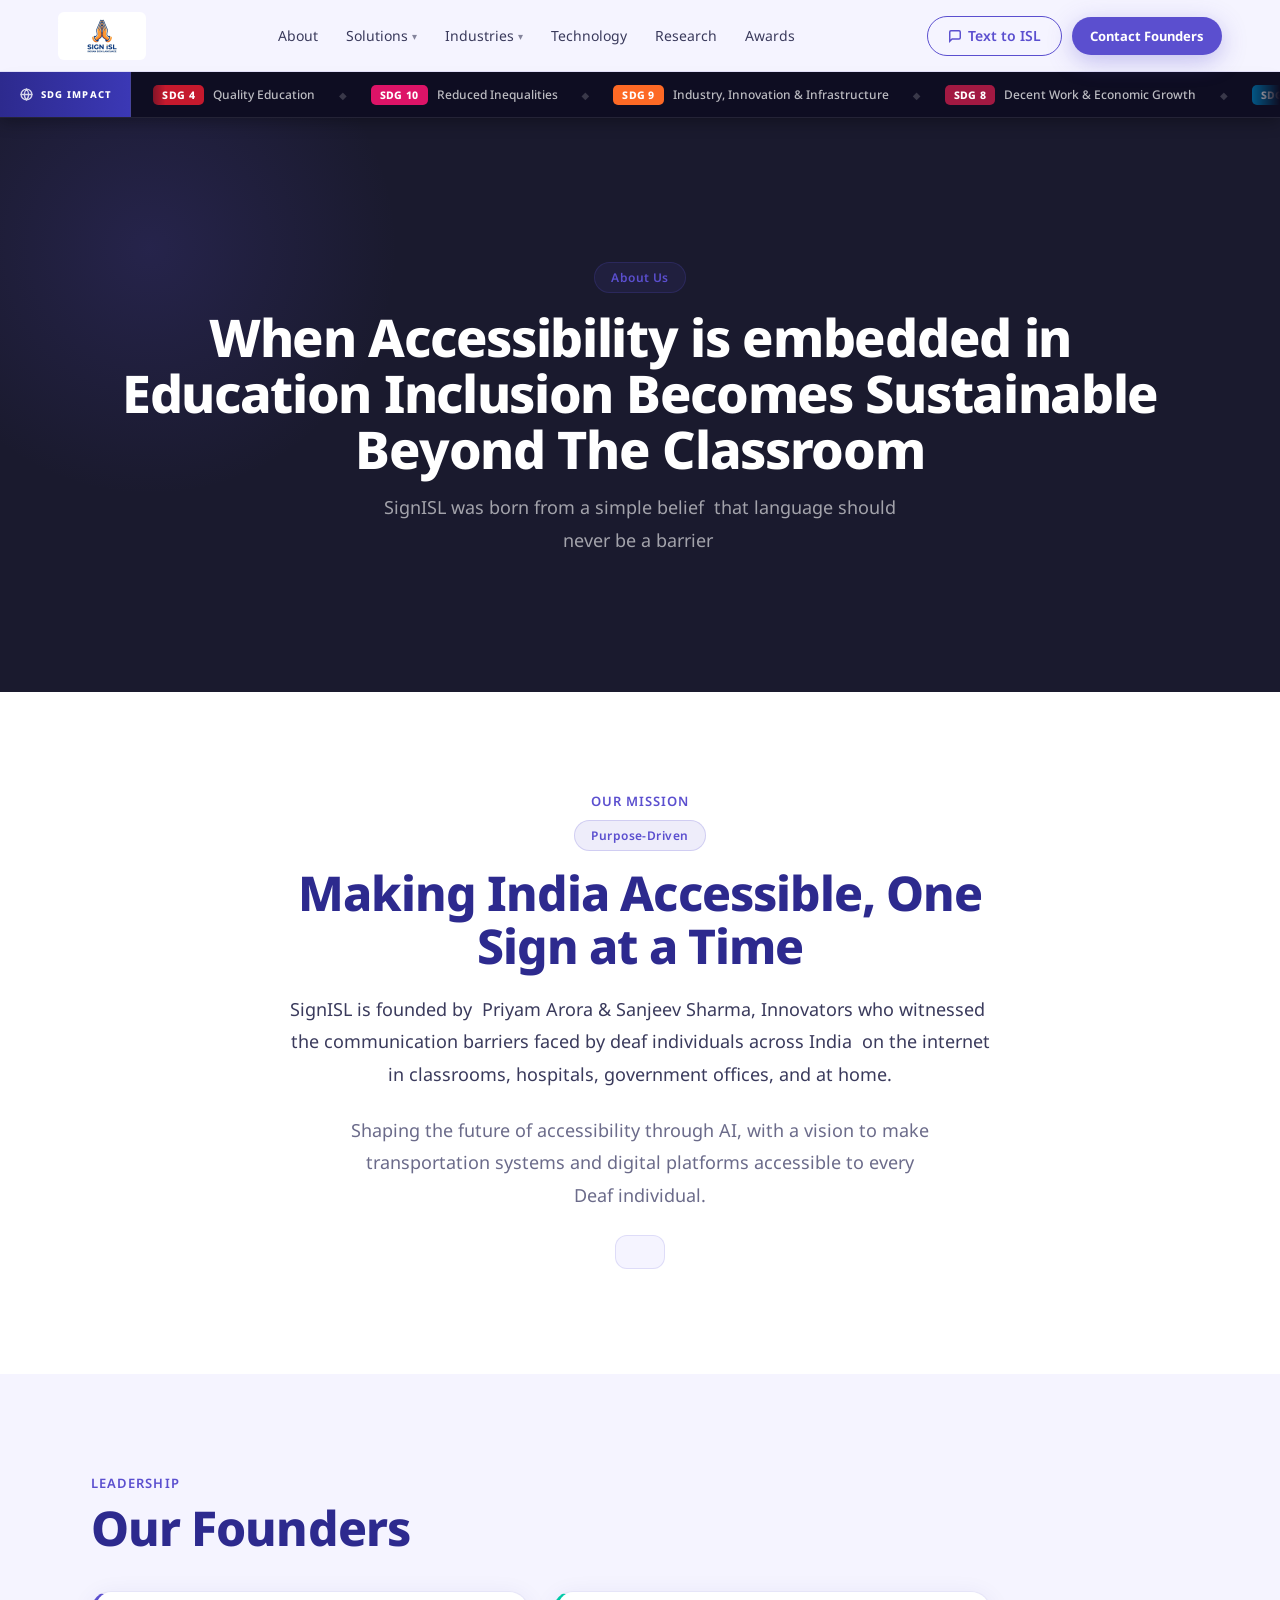
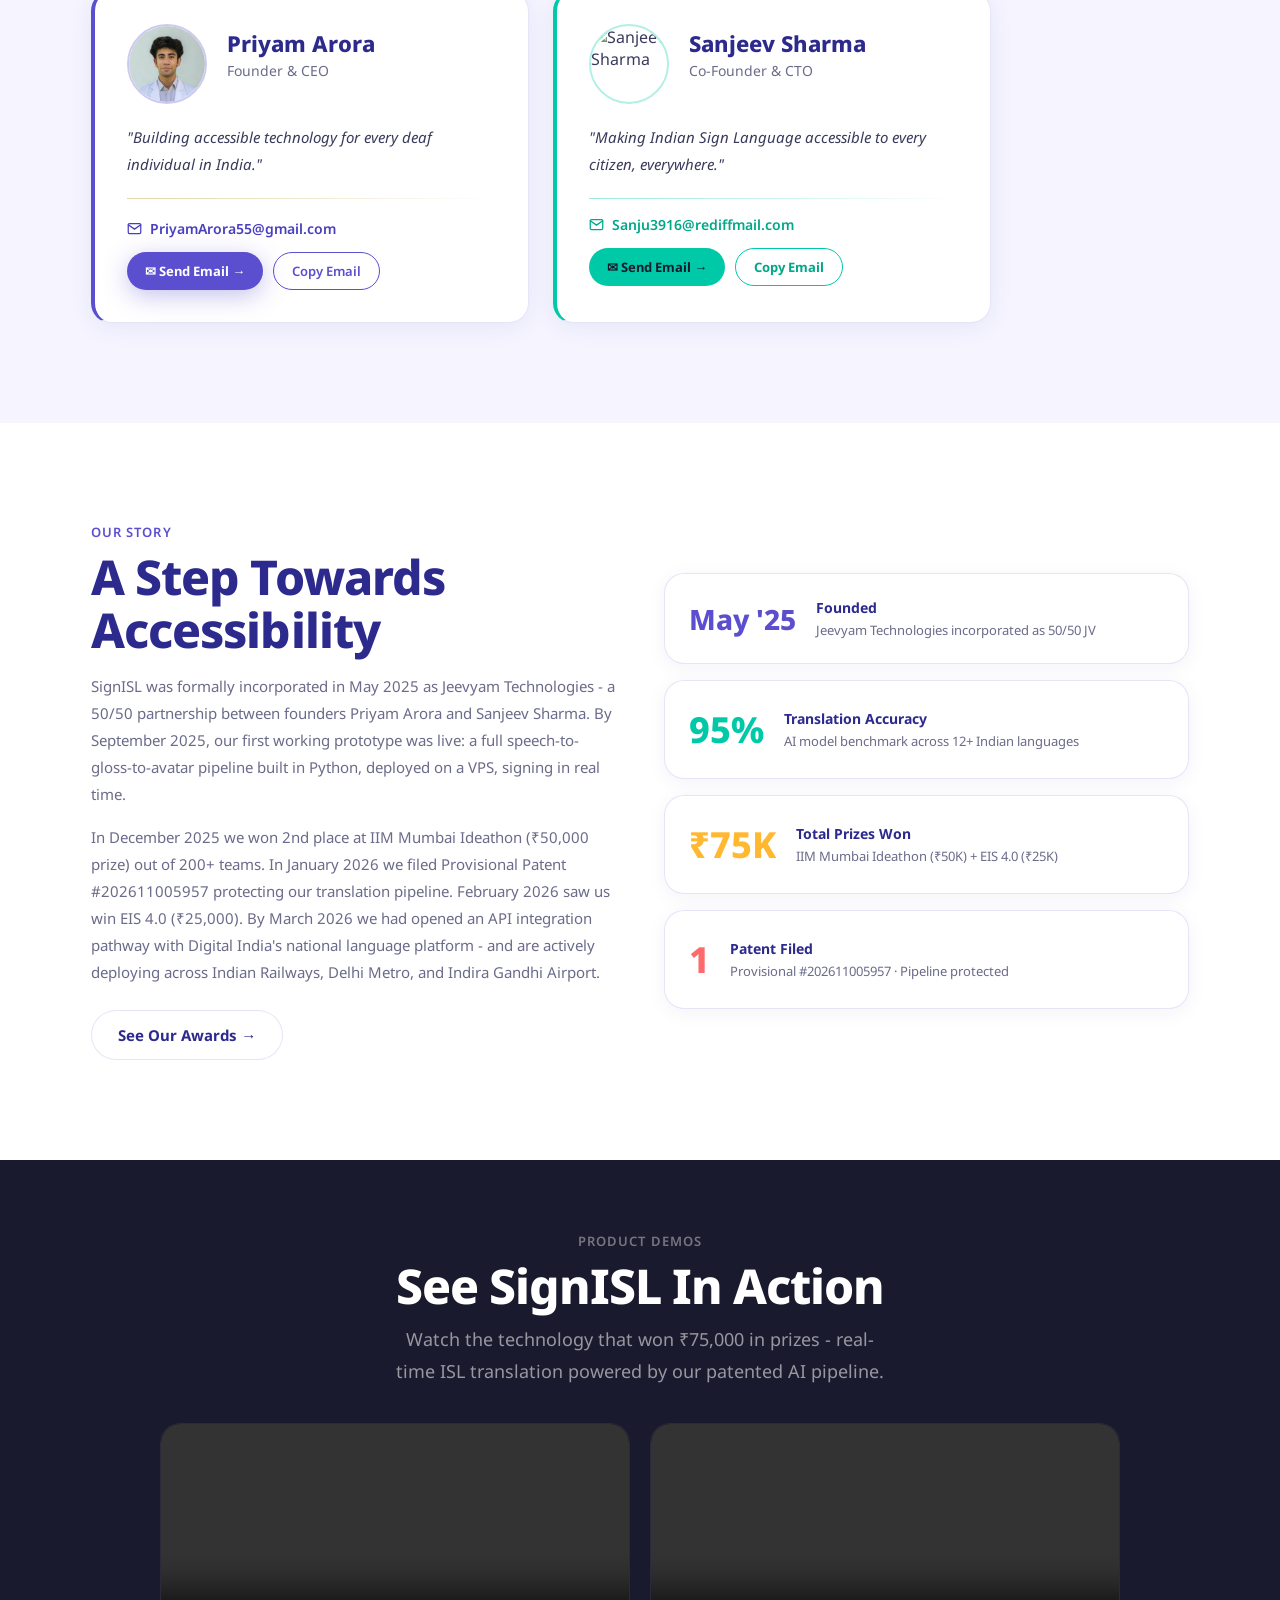
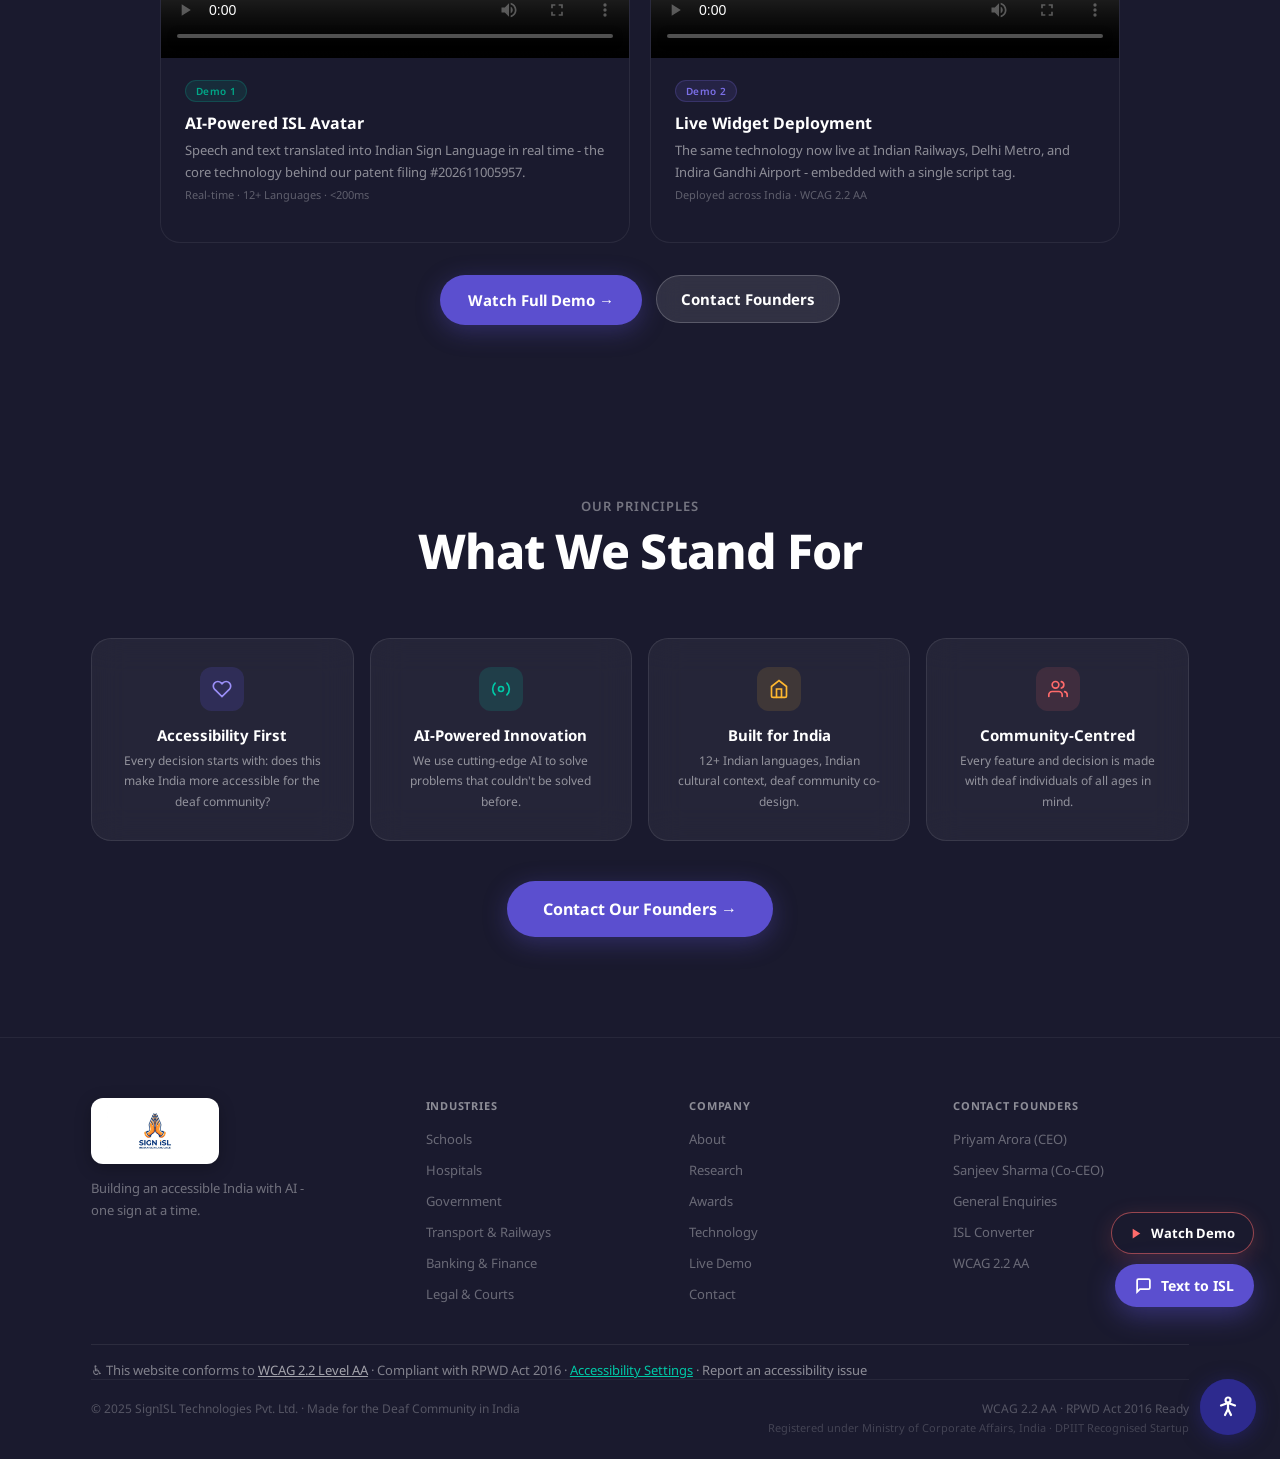
==== about-standalone-prep.html @ b47b0fbf "Initial commit - SignISL website fully working" ====
<!DOCTYPE html>
<html lang="en">
<head>
<meta charset="UTF-8"><meta name="viewport" content="width=device-width,initial-scale=1">
<title>About SignISL - Our Story</title>
<link rel="preconnect" href="https://fonts.googleapis.com">
<link href="https://fonts.googleapis.com/css2?family=Noto+Sans:wght@400;500;600;700;800&display=swap" rel="stylesheet">
<link rel="stylesheet" href="shared.css">

<!-- Bundler thumbnail / offline splash -->
<template id="__bundler_thumbnail" data-bg-color="#1A1A2E">
  <svg viewBox="0 0 1200 800" xmlns="http://www.w3.org/2000/svg">
    <rect width="1200" height="800" fill="#1A1A2E"/>
    <radialGradient id="g1" cx="50%" cy="50%" r="50%">
      <stop offset="0%" stop-color="#5B4FCF" stop-opacity="0.35"/>
      <stop offset="100%" stop-color="#1A1A2E" stop-opacity="0"/>
    </radialGradient>
    <circle cx="600" cy="400" r="320" fill="url(#g1)"/>
    <g transform="translate(490,220)">
      <rect x="60" y="130" width="100" height="120" rx="20" fill="#5B4FCF"/>
      <rect x="30"  y="60"  width="28" height="100" rx="14" fill="#5B4FCF"/>
      <rect x="65"  y="30"  width="28" height="120" rx="14" fill="#7B6FE8"/>
      <rect x="100" y="20"  width="28" height="125" rx="14" fill="#7B6FE8"/>
      <rect x="135" y="40"  width="28" height="110" rx="14" fill="#5B4FCF"/>
      <rect x="155" y="110" width="24"  height="60"  rx="12" transform="rotate(25,167,140)" fill="#9B8FF8"/>
    </g>
    <text x="600" y="530" font-family="sans-serif" font-size="52" font-weight="800" fill="#ffffff" text-anchor="middle" opacity="0.95">SignISL</text>
    <text x="600" y="580" font-family="sans-serif" font-size="22" fill="#9B8FF8" text-anchor="middle" opacity="0.75">About Us</text>
  </svg>
</template>
</head>
<body>
<div id="nav-root"></div>
<main>

<section class="page-hero">
  <div class="page-hero-orb" style="width:500px;height:500px;top:-120px;left:-100px;background:radial-gradient(circle,rgba(91,79,207,.18),transparent 70%);"></div>
  <div class="wrap" style="text-align:center;position:relative;z-index:1;padding:64px clamp(20px,4vw,60px);">
    <span class="badge badge-v" style="margin-bottom:16px;">About Us</span>
    <h1 class="h1" style="color: #fff; margin-bottom: 14px; font-size: clamp(32px,5vw,52px); font-family: &quot;Noto Sans&quot;">When Accessibility is embedded in Education Inclusion Becomes Sustainable Beyond The Classroom</h1>
    <p class="sub" style="color: rgba(255,255,255,.6); max-width: 540px; margin: 0 auto; line-height: 1.8; font-family: &quot;Noto Sans&quot;">SignISL was born from a simple belief  that language should never be a barrier </p>
  </div>
</section>

<!-- Mission -->
<section class="section section-white" style="padding:100px 0;">
  <div class="wrap" style="max-width:820px;text-align:center;">
    <span class="eyebrow">Our Mission</span>
    <span class="badge badge-v" style="margin-bottom:16px;">Purpose-Driven</span>
    <h2 class="h2" style="margin-bottom: 20px; font-family: &quot;Noto Sans&quot;">Making India Accessible, One Sign at a Time</h2>
    <p style="font-family:var(--fb);font-size:clamp(16px,2vw,18px);color:var(--bt);line-height:1.8;margin-bottom:24px;">SignISL is founded by  Priyam Arora &amp; Sanjeev Sharma, Innovators who witnessed  the communication barriers faced by deaf individuals across India  on the internet in classrooms, hospitals, government offices, and at home.</p>
    <p class="sub" style="max-width:680px;margin:0 auto;line-height:1.8;">Shaping the future of accessibility through AI, with a vision to make transportation systems and digital platforms accessible to every Deaf individual.</p>
    <div style="margin-top:24px;padding:16px 24px;background:#F5F4FF;border-radius:12px;border:1px solid rgba(91,79,207,.15);display:inline-block;">
      <p style="font-family:var(--fb);font-size:14px;color:var(--mu);">
</p>
    </div>
  </div>
</section>

<!-- Founders Section -->
<section class="section section-bg" style="padding:100px 0;">
  <div class="wrap">
    <div class="section-head" style="text-align:left;margin-bottom:36px;">
      <span class="eyebrow">Leadership</span>
      <h2 class="h2">Our Founders</h2>
    </div>
    <div class="grid-2" style="gap:24px;max-width:900px;">

      <!-- Founder 1: Priyam Arora -->
      <div class="founder-card">
        <div style="display:flex;align-items:flex-start;gap:20px;margin-bottom:20px;">
          <img src="priyam-arora.jpg" alt="Priyam Arora" style="width:80px;height:80px;border-radius:50%;object-fit:cover;object-position:center top;flex-shrink:0;border:2px solid rgba(91,79,207,.3);">
          <div style="padding-top:4px;">
            <div style="font-family:var(--fn);font-size:22px;font-weight:800;color:#2D2A8E;margin-bottom:3px;">Priyam Arora</div>
            <div style="font-family:var(--fb);font-size:14px;color:var(--mu);">Founder &amp; CEO</div>
          </div>
        </div>
        <p style="font-family:var(--fb);font-size:15px;color:var(--bt);line-height:1.8;font-style:italic;margin-bottom:20px;">"Building accessible technology for every deaf individual in India."</p>
        <div class="gold-divider"></div>
        <div style="display:flex;align-items:center;gap:8px;margin-top:16px;margin-bottom:14px;">
          <svg width="15" height="15" viewBox="0 0 24 24" fill="none" stroke="#4A3FBF" stroke-width="2" stroke-linecap="round"><path d="M4 4h16c1.1 0 2 .9 2 2v12c0 1.1-.9 2-2 2H4c-1.1 0-2-.9-2-2V6c0-1.1.9-2 2-2z"/><polyline points="22,6 12,13 2,6"/></svg>
          <span style="font-family:var(--fb);font-size:14px;font-weight:600;color:#4A3FBF;">PriyamArora55@gmail.com</span>
        </div>
        <div style="display:flex;gap:10px;flex-wrap:wrap;">
          <a href="mailto:PriyamArora55@gmail.com" class="btn btn-v btn-sm">✉ Send Email →</a>
          <button onclick="copyEmail('PriyamArora55@gmail.com',this)" class="btn btn-g btn-sm">Copy Email</button>
        </div>
      </div>

      <!-- Founder 2: Sanjeev Sharma -->
      <div class="founder-card" style="border-left-color:#00C9A7;">
        <div style="display:flex;align-items:flex-start;gap:20px;margin-bottom:20px;">
          <img src="sanjeev-sharma.png" alt="Sanjeev Sharma" style="width:80px;height:80px;border-radius:50%;object-fit:cover;object-position:center top;flex-shrink:0;border:2px solid rgba(0,201,167,.3);">
          <div style="padding-top:4px;">
            <div style="font-family:var(--fn);font-size:22px;font-weight:800;color:#2D2A8E;margin-bottom:3px;">Sanjeev Sharma</div>
            <div style="font-family:var(--fb);font-size:14px;color:var(--mu);">Co-Founder &amp; CTO</div>
          </div>
        </div>
        <p style="font-family:var(--fb);font-size:15px;color:var(--bt);line-height:1.8;font-style:italic;margin-bottom:20px;">"Making Indian Sign Language accessible to every citizen, everywhere."</p>
        <div style="height:1px;background:linear-gradient(to right,#00C9A7,transparent);opacity:.4;margin:0;"></div>
        <div style="display:flex;align-items:center;gap:8px;margin-top:16px;margin-bottom:14px;">
          <svg width="15" height="15" viewBox="0 0 24 24" fill="none" stroke="#00A888" stroke-width="2" stroke-linecap="round"><path d="M4 4h16c1.1 0 2 .9 2 2v12c0 1.1-.9 2-2 2H4c-1.1 0-2-.9-2-2V6c0-1.1.9-2 2-2z"/><polyline points="22,6 12,13 2,6"/></svg>
          <span style="font-family:var(--fb);font-size:14px;font-weight:600;color:#00A888;">Sanju3916@rediffmail.com</span>
        </div>
        <div style="display:flex;gap:10px;flex-wrap:wrap;">
          <a href="mailto:Sanju3916@rediffmail.com" class="btn btn-sm" style="background:#00C9A7;color:#1A1A2E;border-radius:999px;padding:0 18px;height:38px;font-family:var(--fn);font-weight:700;font-size:13px;display:inline-flex;align-items:center;gap:6px;text-decoration:none;">✉ Send Email →</a>
          <button onclick="copyEmail('Sanju3916@rediffmail.com',this)" class="btn btn-sm" style="background:transparent;border:1.5px solid #00C9A7;color:#00A888;border-radius:999px;padding:0 18px;height:38px;font-family:var(--fn);font-weight:700;font-size:13px;cursor:pointer;">Copy Email</button>
        </div>
      </div>

    </div>
  </div>
</section>

<!-- Story + Stats -->
<section class="section section-white" style="padding:100px 0;">
  <div class="wrap">
    <div class="grid-2" style="gap:48px;align-items:center;">
      <div>
        <span class="eyebrow">Our Story</span>
        <h2 class="h2" style="margin-bottom:16px;">A Step Towards Accessibility </h2>
        <p style="font-family:var(--fb);font-size:15px;color:var(--mu);line-height:1.8;margin-bottom:16px;">SignISL was formally incorporated in May 2025 as Jeevyam Technologies - a 50/50 partnership between founders Priyam Arora and Sanjeev Sharma. By September 2025, our first working prototype was live: a full speech-to-gloss-to-avatar pipeline built in Python, deployed on a VPS, signing in real time.</p>
        <p style="font-family:var(--fb);font-size:15px;color:var(--mu);line-height:1.8;margin-bottom:24px;">In December 2025 we won 2nd place at IIM Mumbai Ideathon (₹50,000 prize) out of 200+ teams. In January 2026 we filed Provisional Patent #202611005957 protecting our translation pipeline. February 2026 saw us win EIS 4.0 (₹25,000). By March 2026 we had opened an API integration pathway with Digital India's national language platform - and are actively deploying across Indian Railways, Delhi Metro, and Indira Gandhi Airport.</p>
        <a href="awards.html" class="btn btn-w">See Our Awards →</a>
      </div>
      <div style="display:flex;flex-direction:column;gap:16px;">
        <div class="card" style="padding:24px;display:flex;align-items:center;gap:20px;">
          <div style="font-family:var(--fn);font-size:28px;font-weight:800;color:var(--violet);flex-shrink:0;">May '25</div>
          <div><h4 style="font-family:var(--fn);font-size:14px;font-weight:700;color:var(--indigo);margin-bottom:4px;">Founded</h4><p style="font-family:var(--fb);font-size:13px;color:var(--mu);">Jeevyam Technologies incorporated as 50/50 JV</p></div>
        </div>
        <div class="card" style="padding:24px;display:flex;align-items:center;gap:20px;">
          <div style="font-family:var(--fn);font-size:36px;font-weight:800;color:var(--teal);flex-shrink:0;">95%</div>
          <div><h4 style="font-family:var(--fn);font-size:14px;font-weight:700;color:var(--indigo);margin-bottom:4px;">Translation Accuracy</h4><p style="font-family:var(--fb);font-size:13px;color:var(--mu);">AI model benchmark across 12+ Indian languages</p></div>
        </div>
        <div class="card" style="padding:24px;display:flex;align-items:center;gap:20px;">
          <div style="font-family:var(--fn);font-size:36px;font-weight:800;color:var(--amber);flex-shrink:0;">₹75K</div>
          <div><h4 style="font-family:var(--fn);font-size:14px;font-weight:700;color:var(--indigo);margin-bottom:4px;">Total Prizes Won</h4><p style="font-family:var(--fb);font-size:13px;color:var(--mu);">IIM Mumbai Ideathon (₹50K) + EIS 4.0 (₹25K)</p></div>
        </div>
        <div class="card" style="padding:24px;display:flex;align-items:center;gap:20px;">
          <div style="font-family:var(--fn);font-size:36px;font-weight:800;color:var(--coral);flex-shrink:0;">1</div>
          <div><h4 style="font-family:var(--fn);font-size:14px;font-weight:700;color:var(--indigo);margin-bottom:4px;">Patent Filed</h4><p style="font-family:var(--fb);font-size:13px;color:var(--mu);">Provisional #202611005957 &middot; Pipeline protected</p></div>
        </div>
      </div>
    </div>
  </div>
</section>

<!-- See It In Action -->
<section class="section section-dark" style="padding:72px 0;">
  <div class="wrap">
    <div class="section-head" style="margin-bottom:36px;">
      <span class="eyebrow" style="color:rgba(255,255,255,.4);">Product Demos</span>
      <h2 class="h2 white" style="margin-bottom:12px;">See SignISL In Action</h2>
      <p class="sub" style="color:rgba(255,255,255,.55);max-width:500px;margin:0 auto;">Watch the technology that won ₹75,000 in prizes - real-time ISL translation powered by our patented AI pipeline.</p>
    </div>
    <div style="display:flex;flex-wrap:wrap;gap:20px;max-width:960px;margin:0 auto 32px;">

      <div class="video-card" style="flex:1;min-width:min(100%,380px);">
        <div style="background:#000;">
        <video controls playsinline preload="auto" style="width:100%;display:block;"><source src="video-demo-1.mp4" type="video/mp4"></video>
        </div>
        <div class="video-body">
          <div style="display:flex;align-items:center;gap:8px;margin-bottom:10px;">
            <span class="badge badge-t" style="font-size:10px;padding:3px 10px;">Demo 1</span>
          </div>
          <h4>AI-Powered ISL Avatar</h4>
          <p>Speech and text translated into Indian Sign Language in real time - the core technology behind our patent filing #202611005957.</p>
          <div class="video-meta">Real-time · 12+ Languages · &lt;200ms</div>
        </div>
      </div>

      <div class="video-card" style="flex:1;min-width:min(100%,380px);">
        <div style="background:#000;">
        <video controls playsinline preload="auto" style="width:100%;display:block;"><source src="video-demo-2.mp4" type="video/mp4"></video>
        </div>
        <div class="video-body">
          <div style="display:flex;align-items:center;gap:8px;margin-bottom:10px;">
            <span class="badge badge-p" style="font-size:10px;padding:3px 10px;">Demo 2</span>
          </div>
          <h4>Live Widget Deployment</h4>
          <p>The same technology now live at Indian Railways, Delhi Metro, and Indira Gandhi Airport - embedded with a single script tag.</p>
          <div class="video-meta">Deployed across India · WCAG 2.2 AA</div>
        </div>
      </div>

    </div>
    <div style="text-align:center;display:flex;gap:14px;justify-content:center;flex-wrap:wrap;">
      <button onclick="openVideoDemo()" class="btn btn-v">Watch Full Demo →</button>
      <button onclick="openFounderModal()" class="btn btn-dark">Contact Founders</button>
    </div>
  </div>
</section>

<!-- Values -->
<section class="section section-dark" style="padding:100px 0;">
  <div class="wrap">
    <div class="section-head">
      <span class="eyebrow" style="color:rgba(255,255,255,.4);">Our Principles</span>
      <h2 class="h2 white" style="margin-bottom:12px;">What We Stand For</h2>
    </div>
    <div class="grid-4" style="gap:16px;">
      <div class="glass" style="padding:28px;text-align:center;"><div style="width:44px;height:44px;border-radius:12px;background:rgba(91,79,207,.2);display:flex;align-items:center;justify-content:center;margin:0 auto 14px;"><svg width="20" height="20" viewBox="0 0 24 24" fill="none" stroke="#9B8FF8" stroke-width="2" stroke-linecap="round"><path d="M20.84 4.61a5.5 5.5 0 0 0-7.78 0L12 5.67l-1.06-1.06a5.5 5.5 0 0 0-7.78 7.78l1.06 1.06L12 21.23l7.78-7.78 1.06-1.06a5.5 5.5 0 0 0 0-7.78z"/></svg></div><h4 style="font-family:var(--fn);font-size:15px;font-weight:700;color:#fff;margin-bottom:6px;">Accessibility First</h4><p style="font-family:var(--fb);font-size:12px;color:rgba(255,255,255,.5);line-height:1.7;">Every decision starts with: does this make India more accessible for the deaf community?</p></div>
      <div class="glass" style="padding:28px;text-align:center;"><div style="width:44px;height:44px;border-radius:12px;background:rgba(0,201,167,.15);display:flex;align-items:center;justify-content:center;margin:0 auto 14px;"><svg width="20" height="20" viewBox="0 0 24 24" fill="none" stroke="#00C9A7" stroke-width="2" stroke-linecap="round"><circle cx="12" cy="12" r="3"/><path d="M19.07 4.93a10 10 0 0 1 0 14.14M4.93 4.93a10 10 0 0 0 0 14.14"/></svg></div><h4 style="font-family:var(--fn);font-size:15px;font-weight:700;color:#fff;margin-bottom:6px;">AI-Powered Innovation</h4><p style="font-family:var(--fb);font-size:12px;color:rgba(255,255,255,.5);line-height:1.7;">We use cutting-edge AI to solve problems that couldn't be solved before.</p></div>
      <div class="glass" style="padding:28px;text-align:center;"><div style="width:44px;height:44px;border-radius:12px;background:rgba(255,184,48,.12);display:flex;align-items:center;justify-content:center;margin:0 auto 14px;"><svg width="20" height="20" viewBox="0 0 24 24" fill="none" stroke="#FFB830" stroke-width="2" stroke-linecap="round"><path d="M3 9l9-7 9 7v11a2 2 0 0 1-2 2H5a2 2 0 0 1-2-2z"/><polyline points="9 22 9 12 15 12 15 22"/></svg></div><h4 style="font-family:var(--fn);font-size:15px;font-weight:700;color:#fff;margin-bottom:6px;">Built for India</h4><p style="font-family:var(--fb);font-size:12px;color:rgba(255,255,255,.5);line-height:1.7;">12+ Indian languages, Indian cultural context, deaf community co-design.</p></div>
      <div class="glass" style="padding:28px;text-align:center;"><div style="width:44px;height:44px;border-radius:12px;background:rgba(255,107,107,.12);display:flex;align-items:center;justify-content:center;margin:0 auto 14px;"><svg width="20" height="20" viewBox="0 0 24 24" fill="none" stroke="#FF6B6B" stroke-width="2" stroke-linecap="round"><path d="M17 21v-2a4 4 0 0 0-4-4H5a4 4 0 0 0-4 4v2"/><circle cx="9" cy="7" r="4"/><path d="M23 21v-2a4 4 0 0 0-3-3.87"/><path d="M16 3.13a4 4 0 0 1 0 7.75"/></svg></div><h4 style="font-family:var(--fn);font-size:15px;font-weight:700;color:#fff;margin-bottom:6px;">Community-Centred</h4><p style="font-family:var(--fb);font-size:12px;color:rgba(255,255,255,.5);line-height:1.7;">Every feature and decision is made with deaf individuals of all ages in mind.</p></div>
    </div>
    <div style="text-align:center;margin-top:40px;">
      <button onclick="openFounderModal()" class="btn btn-v" style="height:56px;padding:0 36px;font-size:16px;">Contact Our Founders →</button>
    </div>
  </div>
</section>

</main>
<div id="footer-root"></div>
<button id="stu" onclick="scrollTop()">↑</button>
<script src="shared.js"></script>
</body>
</html>
---- shared.css ----
@import url('https://fonts.googleapis.com/css2?family=Noto+Sans:wght@400;500;600;700;800&display=swap');

/* ─── RESET + BASE ─── */
*,*::before,*::after{box-sizing:border-box;margin:0;padding:0}
html{scroll-behavior:smooth}
body{font-family:'Noto Sans',system-ui,sans-serif;background:#F5F4FF;color:#3A3A5C;-webkit-font-smoothing:antialiased;opacity:0;animation:pageIn .45s cubic-bezier(.22,.61,.36,1) .04s forwards}
img,svg{display:block;max-width:100%}
a{text-decoration:none;color:inherit}
::selection{background:rgba(91,79,207,.2);color:var(--indigo)}

/* ─── TOKENS ─── */
:root{
  --indigo:#2D2A8E;--violet:#5B4FCF;--sp:#7B6FE8;--lav:#EAE8FF;
  --bg:#F5F4FF;--dark:#1A1A2E;--dark2:#252340;
  --coral:#FF6B6B;--amber:#FFB830;--teal:#00C9A7;--pink:#FF8FCF;
  --bt:#3A3A5C;--mu:#6B6B8A;--cb:rgba(91,79,207,0.15);
  --fn:'Noto Sans',sans-serif; /* @kind font */ --fb:'Noto Sans',sans-serif; /* @kind font */
  --nav-h:72px;
}

/* ─── ANIMATIONS ─── */
@keyframes pageIn    {from{opacity:0;transform:translateY(8px)}to{opacity:1;transform:translateY(0)}}
@keyframes float     {0%,100%{transform:translateY(0)}50%{transform:translateY(-8px)}}
@keyframes pulse     {0%{transform:scale(1);opacity:.45}100%{transform:scale(1.35);opacity:0}}
@keyframes breathe   {0%,100%{transform:scale(1)}50%{transform:scale(1.022)}}
@keyframes bounce    {0%,100%{transform:translateY(0)}50%{transform:translateY(-6px)}}
@keyframes travel    {0%{top:4px;opacity:1}85%{top:calc(100% - 4px);opacity:1}100%{top:calc(100% - 4px);opacity:0}}
@keyframes drift     {0%,100%{transform:translate(0,0)}50%{transform:translate(18px,-14px)}}
@keyframes fadein    {from{opacity:0;transform:translateY(16px)}to{opacity:1;transform:translateY(0)}}
@keyframes connSlide {0%{left:0;opacity:0}20%{opacity:1}80%{opacity:1}100%{left:100%;opacity:0}}
@keyframes marquee   {0%{transform:translateX(0)}100%{transform:translateX(-50%)}}

/* ─── NAVBAR ─── */
#nav-root nav{
  position:fixed;top:0;left:0;right:0;z-index:200;height:var(--nav-h);
  background:rgba(245,244,255,.92);backdrop-filter:blur(20px);
  border-bottom:1px solid rgba(91,79,207,.12);
}
.nav-inner{max-width:1240px;width:100%;margin:0 auto;height:100%;display:flex;align-items:center;gap:24px;padding:0 clamp(16px,3vw,48px)}
.nav-logo{display:flex;align-items:center;gap:10px;flex-shrink:0}
.nav-logo span{font-family:var(--fn);font-size:20px;font-weight:800;color:var(--indigo)}
.nav-links{display:flex;align-items:center;gap:4px;flex:1;justify-content:center}
.nav-link{position:relative;font-family:var(--fb);font-size:14px;color:var(--bt);padding:8px 12px;border-radius:8px;transition:all .2s;cursor:pointer;display:flex;align-items:center;gap:4px;white-space:nowrap}
.nav-link:hover,.nav-link.active{color:var(--violet);background:rgba(91,79,207,.06)}
.nav-link.active{font-weight:600}
.nav-link.active::after{content:'';position:absolute;bottom:-2px;left:12px;right:12px;height:2px;background:var(--violet);border-radius:2px}
.nav-caret{font-size:10px;opacity:.6;transition:transform .2s}
/* dropdown */
.nav-dropdown{position:relative}
.nav-dropdown:hover .nav-caret{transform:rotate(180deg)}
.dropdown-menu{
  position:absolute;top:100%;left:-12px;
  background:#fff;border:1px solid var(--cb);border-radius:16px;
  box-shadow:0 16px 48px rgba(45,42,142,.12);padding:8px;
  padding-top:16px;
  min-width:220px;opacity:0;pointer-events:none;transform:translateY(-8px);
  transition:all .22s ease;z-index:300;
}
.dropdown-menu::before{
  content:'';
  position:absolute;
  top:-12px;left:0;right:0;height:12px;
}
.nav-dropdown:hover .dropdown-menu{opacity:1;pointer-events:auto;transform:translateY(0)}
.dropdown-item{display:flex;align-items:center;gap:10px;padding:10px 14px;border-radius:10px;color:var(--bt);font-family:var(--fb);font-size:13px;transition:background .18s;white-space:nowrap}
.dropdown-item:hover{background:var(--bg);color:var(--violet)}
.dropdown-icon{font-size:16px;width:28px;height:28px;border-radius:8px;display:flex;align-items:center;justify-content:center;flex-shrink:0}
.nav-cta{display:flex;align-items:center;gap:10px;flex-shrink:0}
/* hamburger */
.hamburger{display:none;flex-direction:column;gap:5px;cursor:pointer;padding:4px;background:none;border:none}
.hamburger span{width:22px;height:2px;background:var(--indigo);border-radius:2px;transition:all .25s}
.mobile-menu{
  position:fixed;inset:0;background:rgba(45,42,142,.96);backdrop-filter:blur(20px);
  z-index:190;display:flex;flex-direction:column;align-items:center;justify-content:center;gap:8px;
  opacity:0;pointer-events:none;transition:opacity .3s;
}
.mobile-menu.open{opacity:1;pointer-events:auto}
.mobile-link{font-family:var(--fn);font-size:22px;font-weight:700;color:rgba(255,255,255,.85);padding:12px 28px;border-radius:12px;transition:all .2s;text-align:center}
.mobile-link:hover{color:#fff;background:rgba(255,255,255,.1)}
.mobile-close{position:absolute;top:24px;right:24px;background:rgba(255,255,255,.12);border:none;color:#fff;width:44px;height:44px;border-radius:50%;font-size:20px;cursor:pointer}

/* ─── PAGE SHELL ─── */
main{padding-top:calc(var(--nav-h) + 46px)}
.wrap{max-width:1200px;margin:0 auto;padding:0 clamp(20px,4vw,60px)}

/* ─── SECTIONS ─── */
.section{padding:clamp(64px,8vw,100px) 0}
.section-dark{background:var(--dark)}
.section-white{background:#fff}
.section-bg{background:var(--bg)}
.section-head{text-align:center;margin-bottom:clamp(40px,5vw,60px)}
.section-head .badge{margin-bottom:16px}

/* ─── BADGES ─── */
.badge{display:inline-flex;align-items:center;gap:6px;padding:6px 16px;border-radius:999px;font-family:var(--fn);font-size:12px;font-weight:600;letter-spacing:.04em}
.badge-v{background:rgba(91,79,207,.1);color:var(--violet);border:1px solid rgba(91,79,207,.2)}
.badge-t{background:rgba(0,201,167,.1);color:#00A888;border:1px solid rgba(0,201,167,.2)}
.badge-a{background:rgba(255,184,48,.12);color:#9A6800;border:1px solid rgba(255,184,48,.25)}
.badge-c{background:rgba(255,107,107,.1);color:#C83030;border:1px solid rgba(255,107,107,.2)}
.badge-p{background:rgba(123,111,232,.12);color:var(--sp);border:1px solid rgba(123,111,232,.22)}

/* ─── TYPOGRAPHY ─── */
.h1{font-family:var(--fn);font-size:clamp(36px,5vw,62px);font-weight:800;line-height:1.08;letter-spacing:-.025em;color:var(--indigo);text-wrap:pretty}
.h2{font-family:var(--fn);font-size:clamp(28px,4vw,48px);font-weight:800;line-height:1.1;letter-spacing:-.02em;color:var(--indigo);text-wrap:pretty}
.h2.white{color:#fff}
.h3{font-family:var(--fn);font-size:clamp(17px,2vw,20px);font-weight:700;line-height:1.3;color:var(--indigo)}
.sub{font-family:var(--fb);font-size:clamp(15px,1.6vw,18px);line-height:1.75;color:var(--mu);text-wrap:pretty}

/* ─── BUTTONS ─── */
.btn{display:inline-flex;align-items:center;justify-content:center;gap:8px;border-radius:999px;font-family:var(--fn);font-weight:700;cursor:pointer;border:none;transition:all .25s ease;text-decoration:none;white-space:nowrap}
.btn-v{background:var(--violet);color:#fff;padding:0 28px;height:50px;font-size:15px;box-shadow:0 6px 24px rgba(91,79,207,.35)}
.btn-v:hover{transform:translateY(-2px) scale(1.02);box-shadow:0 10px 32px rgba(91,79,207,.45)}
.btn-w{background:#fff;color:var(--indigo);padding:0 26px;height:50px;font-size:15px;border:1.5px solid var(--cb)}
.btn-w:hover{background:var(--lav)}
.btn-g{background:transparent;color:var(--violet);padding:0 20px;height:40px;font-size:14px;border:1px solid var(--violet);font-weight:600}
.btn-g:hover{background:rgba(91,79,207,.06)}
.btn-dark{background:rgba(255,255,255,.1);color:#fff;padding:0 24px;height:48px;font-size:15px;border:1px solid rgba(255,255,255,.2);backdrop-filter:blur(12px)}
.btn-dark:hover{background:rgba(255,255,255,.18)}
.btn-sm{height:38px;padding:0 18px;font-size:13px}

/* ─── CARDS ─── */
.card{background:#fff;border:1px solid var(--cb);border-radius:20px;box-shadow:0 4px 20px rgba(45,42,142,.05);transition:all .25s ease}
.card:hover{transform:translateY(-5px);box-shadow:0 16px 44px rgba(45,42,142,.1);border-color:var(--violet)}
.glass{background:rgba(255,255,255,.05);backdrop-filter:blur(16px);border:1px solid rgba(255,255,255,.09);border-radius:20px;transition:all .25s ease}
.glass:hover{transform:translateY(-5px);border-color:rgba(255,255,255,.2);box-shadow:0 20px 56px rgba(0,0,0,.28)}
.ic{width:52px;height:52px;border-radius:14px;display:flex;align-items:center;justify-content:center;font-size:22px;flex-shrink:0}

/* pill tags */
.tag{display:inline-flex;align-items:center;gap:5px;padding:4px 12px;border-radius:999px;font-family:var(--fn);font-size:11px;font-weight:600;letter-spacing:.04em}

/* ─── GRID HELPERS ─── */
.grid-2{display:grid;grid-template-columns:1fr 1fr;gap:24px}
.grid-3{display:grid;grid-template-columns:repeat(3,1fr);gap:20px}
.grid-4{display:grid;grid-template-columns:repeat(4,1fr);gap:18px}
.flex-row{display:flex;align-items:center;gap:16px;flex-wrap:wrap}
.flex-center{display:flex;align-items:center;justify-content:center}

/* ─── HERO ─── */
.hero{min-height:100vh;display:flex;align-items:center;background:var(--bg);position:relative;overflow:hidden}
.hero-orb{position:absolute;border-radius:50%;pointer-events:none}
.orb1{width:600px;height:600px;top:-160px;left:-160px;background:radial-gradient(circle,rgba(91,79,207,.16),transparent 70%);animation:drift 11s ease-in-out infinite}
.orb2{width:500px;height:500px;bottom:-120px;right:-120px;background:radial-gradient(circle,rgba(0,201,167,.12),transparent 70%);animation:drift 14s ease-in-out infinite reverse}
.orb3{width:400px;height:400px;top:-80px;right:20%;background:radial-gradient(circle,rgba(255,184,48,.1),transparent 70%);animation:drift 9s ease-in-out infinite 2s}
.hero-dots{position:absolute;inset:0;background-image:radial-gradient(circle,rgba(91,79,207,.11) 1px,transparent 1px);background-size:28px 28px;opacity:.65;pointer-events:none}
.hero-inner{position:relative;z-index:1;width:100%;padding:80px clamp(20px,4vw,60px)}
.hero-2col{display:grid;grid-template-columns:55fr 45fr;gap:56px;align-items:center;max-width:1200px;margin:0 auto}
.hero-badge{display:inline-flex;align-items:center;gap:7px;padding:7px 16px;border-radius:999px;background:rgba(91,79,207,.08);border:1px solid rgba(91,79,207,.2);color:var(--violet);font-family:var(--fn);font-size:13px;font-weight:600;margin-bottom:22px;animation:float 3.2s ease-in-out infinite}
.trust-row{display:flex;gap:20px;flex-wrap:wrap;margin-top:28px}
.trust-item{font-family:var(--fb);font-size:13px;color:var(--bt);display:flex;align-items:center;gap:6px}

/* ─── AVATAR CARD ─── */
.av-card{background:var(--dark);border-radius:28px;border:1px solid rgba(255,255,255,.08);box-shadow:0 32px 80px rgba(45,42,142,.25);overflow:hidden}
.av-bar{padding:14px 18px;border-bottom:1px solid rgba(255,255,255,.07);display:flex;align-items:center;gap:8px;font-family:var(--fb);font-size:12px;color:rgba(255,255,255,.65)}
.live-dot{width:8px;height:8px;border-radius:50%;background:var(--teal);position:relative;flex-shrink:0}
.live-dot::after{content:'';position:absolute;inset:-4px;border-radius:50%;background:var(--teal);animation:pulse 1.6s ease-out infinite}
.av-body{padding:32px 24px 18px;display:flex;align-items:center;justify-content:center;position:relative;min-height:230px}
.av-glow{position:absolute;width:200px;height:200px;border-radius:50%;background:radial-gradient(circle,rgba(91,79,207,.22),transparent 70%)}
.av-img{width:115px;position:relative;z-index:1;animation:breathe 3.5s ease-in-out infinite}
.av-cap{margin:0 16px 16px;padding:10px 18px;background:rgba(255,255,255,.07);backdrop-filter:blur(16px);border:1px solid rgba(255,255,255,.12);border-radius:12px;text-align:center;font-family:var(--fn);font-size:15px;font-weight:600;color:#fff}
.fc{background:rgba(255,255,255,.94);border-radius:12px;padding:8px 12px;box-shadow:0 8px 20px rgba(45,42,142,.18);position:absolute;z-index:10;white-space:nowrap;font-family:var(--fb);font-size:11px;color:var(--indigo)}
.fc-a{top:28px;left:-6px;animation:float 2.8s ease-in-out infinite}
.fc-b{bottom:50px;right:-6px;animation:float 3.4s ease-in-out infinite .5s}
.fc-c{top:16px;right:-4px;animation:float 2.2s ease-in-out infinite 1s}
.dot-row{display:flex;gap:4px;margin-top:3px}
.teal-dot{width:6px;height:6px;border-radius:50%;background:var(--teal)}
.td1{animation:bounce 1.2s infinite}.td2{animation:bounce 1.2s infinite .2s}.td3{animation:bounce 1.2s infinite .4s}

/* ─── MOCKUP SCENE CARD ─── */
.mockup-card{border-radius:20px;overflow:hidden;box-shadow:0 16px 48px rgba(45,42,142,.12);transition:transform .25s}
.mockup-card:hover{transform:translateY(-5px)}
.mockup-scene{width:100%;display:block}
.mockup-label{background:#fff;padding:18px 20px;border-top:1px solid var(--cb)}
.mockup-label .tag{margin-bottom:6px}
.mockup-label h4{font-family:var(--fn);font-size:15px;font-weight:700;color:var(--indigo);margin-bottom:4px}
.mockup-label p{font-family:var(--fb);font-size:13px;color:var(--mu);line-height:1.55}

/* ─── LOGO MARQUEE ─── */
.marquee-wrap{overflow:hidden;padding:20px 0}
.marquee-track{display:flex;gap:48px;width:max-content;animation:marquee 28s linear infinite}
.marquee-track:hover{animation-play-state:paused}
.logo-chip{background:#fff;border:1px solid var(--cb);border-radius:10px;padding:12px 22px;font-family:var(--fn);font-size:13px;font-weight:600;color:var(--mu);white-space:nowrap;transition:all .2s}
.logo-chip:hover{color:var(--violet);border-color:var(--violet)}

/* ─── SOLUTION CARDS ─── */
.sol-card{padding:0;overflow:hidden}
.sol-card .sol-img{height:200px;overflow:hidden;background:var(--dark)}
.sol-card .sol-img svg{width:100%;height:100%}
.sol-card .sol-body{padding:24px}
.sol-card .sol-body h3{font-family:var(--fn);font-size:18px;font-weight:700;color:var(--indigo);margin-bottom:8px}
.sol-card .sol-body p{font-family:var(--fb);font-size:13px;color:var(--mu);line-height:1.65;margin-bottom:14px}
.sol-card .sol-body a{font-family:var(--fn);font-size:13px;font-weight:700;color:var(--violet)}
.sol-card .sol-body a:hover{text-decoration:underline}

/* ─── STAT CARDS ─── */
.stat-card{padding:32px 24px;text-align:center}
.stat-num{font-family:var(--fn);font-size:clamp(34px,4vw,52px);font-weight:800;color:#fff;line-height:1;margin-bottom:8px}
.stat-lbl{font-family:var(--fb);font-size:13px;color:rgba(255,255,255,.5)}

/* ─── HOW IT WORKS ─── */
.how-row{display:flex;align-items:flex-start;justify-content:center;gap:0;flex-wrap:wrap}
.how-step{background:#fff;border:1px solid var(--cb);border-radius:24px;padding:30px 24px;width:250px;flex-shrink:0}
.how-step .sn{font-family:var(--fn);font-size:11px;font-weight:700;color:var(--mu);letter-spacing:.07em;margin-bottom:8px}
.how-step h3{font-family:var(--fn);font-size:17px;font-weight:700;color:var(--indigo);margin:10px 0 12px}
.how-step ul{list-style:none;display:flex;flex-direction:column;gap:6px}
.how-step li{font-family:var(--fb);font-size:13px;color:var(--mu);display:flex;align-items:flex-start;gap:7px}
.how-step li::before{content:'→';color:var(--violet);flex-shrink:0;margin-top:1px}
.conn{display:flex;align-items:center;padding:0 8px;padding-top:48px}
.conn-line{width:48px;height:2px;background:rgba(91,79,207,.15);position:relative}
.conn-dot{width:10px;height:10px;border-radius:50%;position:absolute;top:50%;transform:translateY(-50%);animation:connSlide 1.8s ease-in-out infinite}

/* ─── TECH FLOW ─── */
.tech-flow{max-width:560px;margin:0 auto;display:flex;flex-direction:column;align-items:stretch}
.tech-node{padding:18px 24px;border-radius:16px;display:flex;align-items:center;gap:14px}
.tech-node h4{font-family:var(--fn);font-size:15px;font-weight:700;color:#fff;margin-bottom:2px}
.tech-node p{font-family:var(--fb);font-size:12px;color:rgba(255,255,255,.45)}
.tech-conn{width:2px;height:48px;background:rgba(255,255,255,.08);margin:0 auto;position:relative;overflow:visible}
.travel-dot{width:10px;height:10px;border-radius:50%;position:absolute;left:-4px;animation:travel 1.8s ease-in-out infinite}

/* ─── TIMELINE ─── */
.tl-wrap{max-width:660px;margin:0 auto;position:relative}
.tl-line{position:absolute;left:50%;top:0;bottom:0;width:3px;background:var(--lav);transform:translateX(-50%)}
.tl-row{display:grid;grid-template-columns:1fr 1fr;gap:0;margin-bottom:28px;position:relative}
.tl-row:nth-child(even) .tl-card{grid-column:1;margin-right:40px}
.tl-row:nth-child(odd)  .tl-card{grid-column:2;margin-left:40px}
.tl-dot{position:absolute;left:50%;top:20px;width:16px;height:16px;border-radius:50%;border:3px solid #fff;transform:translateX(-50%);z-index:2;box-shadow:0 2px 8px rgba(45,42,142,.2)}
.tl-card{background:#fff;border-radius:14px;padding:18px 20px;border:1.5px solid transparent;transition:all .25s}
.tl-card.future{border-style:dashed;opacity:.72}
.tl-year{font-family:var(--fn);font-size:18px;font-weight:800;margin-bottom:4px}
.tl-card h4{font-family:var(--fn);font-size:14px;font-weight:700;color:var(--indigo);margin-bottom:5px}
.tl-card p{font-family:var(--fb);font-size:12px;color:var(--mu);line-height:1.6}
.coming-tag{display:inline-flex;padding:2px 10px;background:rgba(255,184,48,.12);color:#9A6800;border-radius:999px;font-family:var(--fn);font-size:10px;font-weight:700;margin-bottom:5px}

/* ─── SLIDESHOW ─── */
.slides-wrap{position:relative;border-radius:24px;overflow:hidden;height:460px}
.slide{position:absolute;inset:0;opacity:0;transform:translateX(20px);transition:opacity .45s ease,transform .45s ease;pointer-events:none}
.slide.active{opacity:1;transform:translateX(0);pointer-events:auto}
.slide-ctrl{position:absolute;top:50%;transform:translateY(-50%);width:44px;height:44px;border-radius:50%;background:rgba(255,255,255,.09);backdrop-filter:blur(12px);border:1px solid rgba(255,255,255,.15);color:#fff;font-size:18px;cursor:pointer;display:flex;align-items:center;justify-content:center;transition:background .2s;z-index:10}
.slide-ctrl:hover{background:rgba(255,255,255,.18)}
.s-prev{left:-22px}.s-next{right:-22px}
.slide-dots{display:flex;gap:8px;justify-content:center;margin-top:20px}
.sdot{width:8px;height:8px;border-radius:999px;background:rgba(255,255,255,.25);cursor:pointer;transition:all .3s;border:none}
.sdot.active{background:#fff;width:24px}
.slide-count{position:absolute;top:14px;right:18px;font-family:var(--fb);font-size:11px;color:rgba(255,255,255,.4);z-index:5}

/* ─── DEMO ─── */
.demo-input{border:1px solid var(--cb);border-radius:24px;padding:28px}
.demo-input select,.demo-input textarea{width:100%;background:var(--bg);border:1.5px solid transparent;border-radius:12px;font-family:var(--fb);font-size:14px;color:var(--bt);padding:12px 16px;outline:none;transition:border-color .2s;resize:none}
.demo-input select:focus,.demo-input textarea:focus{border-color:var(--violet)}
.demo-input select{height:42px;margin-bottom:12px;cursor:pointer;appearance:none}
.demo-input textarea{min-height:110px;margin-bottom:14px}
.chips{display:flex;gap:8px;flex-wrap:wrap;margin-bottom:14px}
.chip{background:var(--lav);color:var(--indigo);border:none;border-radius:999px;padding:6px 14px;font-family:var(--fn);font-size:12px;font-weight:600;cursor:pointer;transition:background .2s}
.chip:hover{background:#d4d1f7}
.voice-btn{width:56px;height:56px;border-radius:50%;background:var(--coral);border:none;font-size:22px;cursor:pointer;position:relative;display:flex;align-items:center;justify-content:center;flex-shrink:0;transition:transform .2s}
.voice-btn:hover{transform:scale(1.07)}
.voice-btn::after{content:'';position:absolute;inset:-6px;border-radius:50%;background:var(--coral);opacity:.22;animation:pulse 1.8s ease-out infinite}
.demo-out{background:var(--dark);border-radius:24px;padding:28px;display:flex;flex-direction:column}
.out-lbl{display:flex;align-items:center;gap:7px;font-family:var(--fb);font-size:13px;font-weight:600;color:var(--teal);margin-bottom:18px}
.out-lbl::before{content:'●';font-size:9px}
.out-area{flex:1;display:flex;flex-direction:column;align-items:center;justify-content:center;gap:10px;min-height:190px;position:relative}
.out-glow{position:absolute;width:160px;height:160px;border-radius:50%;background:radial-gradient(circle,rgba(91,79,207,.2),transparent 70%)}
.out-av{width:100px;position:relative;z-index:1;animation:breathe 3.5s ease-in-out infinite}
.translating{display:flex;align-items:center;gap:6px;font-family:var(--fb);font-size:13px;color:rgba(255,255,255,.45);position:relative;z-index:1}
.out-cap{padding:10px 16px;background:rgba(255,255,255,.07);backdrop-filter:blur(12px);border:1px solid rgba(255,255,255,.12);border-radius:12px;font-family:var(--fn);font-size:14px;font-weight:600;color:#fff;text-align:center;margin-top:6px}
.speed-row{display:flex;gap:8px;justify-content:center;margin-top:10px}
.spbtn{background:transparent;color:rgba(255,255,255,.45);border:1px solid rgba(255,255,255,.18);border-radius:999px;padding:4px 14px;font-family:var(--fn);font-size:12px;font-weight:600;cursor:pointer;transition:all .2s}
.spbtn.on,.spbtn:hover{background:rgba(255,255,255,.12);color:#fff}

/* ─── FORM ─── */
.form-card{background:rgba(255,255,255,.06);backdrop-filter:blur(16px);border:1px solid rgba(255,255,255,.1);border-radius:24px;padding:32px}
.form-field{margin-bottom:12px}
.form-field label{display:block;font-family:var(--fb);font-size:12px;color:rgba(255,255,255,.5);margin-bottom:5px}
.form-field input,.form-field select,.form-field textarea{width:100%;background:rgba(255,255,255,.06);border:1px solid rgba(255,255,255,.12);border-radius:12px;color:#fff;padding:12px 15px;font-family:var(--fb);font-size:14px;outline:none;transition:border-color .2s}
.form-field input::placeholder,.form-field textarea::placeholder{color:rgba(255,255,255,.28)}
.form-field select{appearance:none;color:rgba(255,255,255,.6);cursor:pointer}
.form-field select option{background:var(--dark);color:#fff}
.form-field input:focus,.form-field select:focus,.form-field textarea:focus{border-color:rgba(91,79,207,.6)}
.form-field textarea{resize:none}
.form-success{background:rgba(0,201,167,.12);border:1px solid rgba(0,201,167,.3);border-radius:12px;padding:14px 18px;font-family:var(--fb);font-size:14px;color:var(--teal);display:none;margin-top:12px}
/* light form (for contact page) */
.form-light .form-field input,.form-light .form-field select,.form-light .form-field textarea{background:var(--bg);border:1.5px solid var(--cb);color:var(--bt);border-radius:12px}
.form-light .form-field input::placeholder,.form-light .form-field textarea::placeholder{color:var(--mu)}
.form-light .form-field select{color:var(--bt)}
.form-light .form-field select option{background:#fff;color:var(--bt)}
.form-light .form-field input:focus,.form-light .form-field select:focus,.form-light .form-field textarea:focus{border-color:var(--violet)}
.form-light .form-field label{color:var(--mu)}

/* ─── FAQ ACCORDION ─── */
.faq-item{border-bottom:1px solid var(--cb)}
.faq-q{display:flex;justify-content:space-between;align-items:center;padding:18px 0;cursor:pointer;font-family:var(--fn);font-size:16px;font-weight:600;color:var(--indigo)}
.faq-q .icon{transition:transform .3s;font-size:20px;color:var(--violet)}
.faq-item.open .faq-q .icon{transform:rotate(45deg)}
.faq-a{max-height:0;overflow:hidden;transition:max-height .35s ease;font-family:var(--fb);font-size:14px;color:var(--mu);line-height:1.7;padding-bottom:0}
.faq-item.open .faq-a{max-height:200px;padding-bottom:16px}

/* ─── CODE BLOCK ─── */
.code-block{background:#0D1117;border-radius:16px;padding:24px;overflow-x:auto}
.code-block pre{font-family:'Courier New',monospace;font-size:13px;color:#E6EDF3;line-height:1.7;white-space:pre}
.code-comment{color:#8B949E}
.code-tag{color:#7EE787}
.code-attr{color:#79C0FF}
.code-val{color:#A5D6FF}

/* ─── INDUSTRY CARDS (left border) ─── */
.ind-card{background:#fff;border:1px solid rgba(91,79,207,.08);border-radius:18px;padding:22px;border-left:4px solid transparent;transition:all .25s}
.ind-card:hover{transform:translateY(-4px);box-shadow:0 16px 40px rgba(45,42,142,.1)}

/* ─── SCROLL-TO-TOP ─── */
#stu{position:fixed;bottom:88px;right:24px;width:46px;height:46px;border-radius:50%;background:var(--violet);color:#fff;border:none;font-size:18px;cursor:pointer;box-shadow:0 4px 16px rgba(91,79,207,.4);opacity:0;pointer-events:none;transition:opacity .3s,transform .3s;z-index:99;display:flex;align-items:center;justify-content:center}
#stu.show{opacity:1;pointer-events:auto}
#stu:hover{transform:translateY(-3px)}

/* ─── FOOTER ─── */
#footer-root footer{background:var(--dark);border-top:1px solid rgba(255,255,255,.06);padding:60px 0 24px}
.footer-grid{display:grid;grid-template-columns:1.3fr 1fr 1fr 1fr;gap:28px;margin-bottom:40px}
.footer-brand p{font-family:var(--fb);font-size:13px;color:rgba(255,255,255,.38);margin-top:10px;line-height:1.65;max-width:220px}
.footer-col h5{font-family:var(--fn);font-size:11px;font-weight:700;color:rgba(255,255,255,.5);text-transform:uppercase;letter-spacing:.07em;margin-bottom:14px}
.footer-col ul{list-style:none;display:flex;flex-direction:column;gap:9px}
.footer-col li a{font-family:var(--fb);font-size:13px;color:rgba(255,255,255,.35);transition:color .2s}
.footer-col li a:hover{color:rgba(255,255,255,.75)}
.footer-bar{border-top:1px solid rgba(255,255,255,.06);padding-top:20px;display:flex;justify-content:space-between;flex-wrap:wrap;gap:8px}
.footer-bar span{font-family:var(--fb);font-size:12px;color:rgba(255,255,255,.26)}

/* ─── PAGE HERO (non-homepage) ─── */
.page-hero{background:var(--dark);padding:80px 0 72px;position:relative;overflow:hidden}
.page-hero-orb{position:absolute;border-radius:50%;pointer-events:none}
.page-hero .h1{color:#fff}
.page-hero .sub{color:rgba(255,255,255,.6)}

/* ─── FEATURES GRID ─── */
.feat-item{display:flex;align-items:flex-start;gap:12px;padding:16px 0;border-bottom:1px solid var(--cb)}
.feat-item:last-child{border-bottom:none}
.feat-check{width:28px;height:28px;border-radius:50%;background:rgba(0,201,167,.12);display:flex;align-items:center;justify-content:center;font-size:13px;flex-shrink:0;margin-top:1px}
.feat-item h4{font-family:var(--fn);font-size:15px;font-weight:700;color:var(--indigo);margin-bottom:3px}
.feat-item p{font-family:var(--fb);font-size:13px;color:var(--mu);line-height:1.6}

/* ─── SDG TICKER ─── */
.sdg-ticker-bar{
  position:fixed;top:var(--nav-h);left:0;right:0;width:100%;z-index:185;
  height:46px;display:flex;align-items:center;overflow:hidden;
  background:#0E0D22;border-bottom:1px solid rgba(255,255,255,.09);
  box-shadow:0 4px 16px rgba(0,0,0,.3);
  flex-shrink:0;
}
.sdg-ticker-label{
  flex-shrink:0;display:flex;align-items:center;gap:8px;
  padding:0 18px 0 20px;height:100%;
  background:linear-gradient(90deg,#2D2A8E 0%,#3B38B5 100%);
  border-right:1px solid rgba(255,255,255,.12);
}
.sdg-ticker-label svg{opacity:.8;flex-shrink:0}
.sdg-ticker-label-text{
  font-family:var(--fn);font-size:9.5px;font-weight:800;
  letter-spacing:.13em;text-transform:uppercase;color:#fff;white-space:nowrap;
}
.sdg-ticker-overflow{flex:1;overflow:hidden;height:100%;display:flex;align-items:center;mask-image:linear-gradient(to right,transparent 0%,#000 3%,#000 97%,transparent 100%)}
.sdg-ticker-track{
  display:flex;align-items:center;width:max-content;
  animation:marquee 34s linear infinite;
}
.sdg-ticker-track:hover{animation-play-state:paused}
.sdg-chip{display:inline-flex;align-items:center;gap:9px;padding:0 22px;white-space:nowrap}
.sdg-num-badge{
  display:inline-flex;align-items:center;justify-content:center;
  padding:3px 9px;border-radius:5px;
  font-family:var(--fn);font-size:10.5px;font-weight:800;color:#fff;
  letter-spacing:.03em;flex-shrink:0;
}
.sdg-chip-name{
  font-family:var(--fb);font-size:12px;font-weight:500;
  color:rgba(255,255,255,.72);
}
.sdg-divider{color:rgba(255,255,255,.18);font-size:10px;padding:0 2px}

/* ─── CREDIBILITY BAR ─── */
.cred-bar{background:#2D2A8E;height:44px;display:flex;align-items:center;justify-content:center;gap:0;padding:0 20px;position:relative;z-index:1;width:100%;flex-wrap:wrap;overflow:hidden;}
.cred-bar span{font-family:var(--fb);font-size:13px;color:rgba(255,255,255,.92);white-space:nowrap;}
.cred-bar .sep{color:rgba(255,255,255,.25);margin:0 18px;font-size:16px;}

/* ─── FORMAL SECTION HEADERS ─── */
.eyebrow{font-family:var(--fn);font-size:13px;font-weight:600;letter-spacing:.08em;text-transform:uppercase;color:var(--violet);margin-bottom:10px;display:block;}
.formal-border{border-left:3px solid var(--violet);padding-left:16px;}
.gold-divider{height:1px;background:linear-gradient(to right,#B8971F,transparent);opacity:.4;margin:20px 0;}

/* ─── GOLD ACCENT ─── */
:root{--gold:#B8971F;}
.border-gold{border-color:var(--gold)!important;}

/* ─── FORMAL CARD (founder, featured) ─── */
.founder-card{background:#fff;border:1px solid var(--cb);border-radius:20px;padding:32px;border-left:4px solid var(--violet);box-shadow:0 4px 24px rgba(45,42,142,.07);}

/* ─── VIDEO CARD ─── */
.video-card{background:var(--dark);border-radius:20px;overflow:hidden;border:1px solid rgba(255,255,255,.07);transition:transform .25s;}
.video-card:hover{transform:translateY(-4px);}
.video-thumb{position:relative;padding-top:56.25%;background:linear-gradient(135deg,#1A1A2E,#2D2A8E);overflow:hidden;}
.video-thumb-inner{position:absolute;inset:0;display:flex;align-items:center;justify-content:center;}
.play-btn{width:72px;height:72px;border-radius:50%;background:rgba(255,255,255,.15);border:2px solid rgba(255,255,255,.4);display:flex;align-items:center;justify-content:center;cursor:pointer;transition:all .25s;backdrop-filter:blur(8px);}
.play-btn:hover{background:rgba(255,255,255,.25);transform:scale(1.08);}
.play-triangle{width:0;height:0;border-style:solid;border-width:12px 0 12px 22px;border-color:transparent transparent transparent #fff;margin-left:4px;}
.video-body{padding:22px 24px 24px;}
.video-body h4{font-family:var(--fn);font-size:16px;font-weight:700;color:#fff;margin-bottom:6px;}
.video-body p{font-family:var(--fb);font-size:13px;color:rgba(255,255,255,.5);line-height:1.65;margin-bottom:4px;}
.video-meta{font-family:var(--fb);font-size:11px;color:rgba(255,255,255,.3);margin-bottom:16px;}

/* ─── DEPLOYMENT PHOTO CARD ─── */
.deploy-card{border-radius:20px;overflow:hidden;box-shadow:0 12px 40px rgba(45,42,142,.12);transition:transform .25s;}
.deploy-card:hover{transform:translateY(-5px);}
.deploy-photo{position:relative;height:250px;overflow:hidden;}
.deploy-photo img{width:100%;height:100%;object-fit:cover;display:block;transition:transform .4s ease;}
.deploy-card:hover .deploy-photo img{transform:scale(1.03);}
.deploy-badge{position:absolute;top:14px;left:14px;background:rgba(10,10,30,0.72);backdrop-filter:blur(10px);-webkit-backdrop-filter:blur(10px);border:1px solid rgba(255,255,255,.18);border-radius:999px;padding:5px 13px;font-family:var(--fn);font-size:11px;font-weight:600;color:#fff;}
.deploy-label{background:#fff;padding:18px 20px;border-top:1px solid var(--cb);}
.deploy-label h4{font-family:var(--fn);font-size:15px;font-weight:700;color:var(--indigo);margin-bottom:4px;}
.deploy-label p{font-family:var(--fb);font-size:13px;color:var(--mu);line-height:1.55;}

/* ─── GLOBAL FOCUS RING (WCAG) ─── */
*:focus-visible{outline:3px solid var(--violet);outline-offset:2px;}

/* ─── SKIP LINK ─── */
.a11y-skip-link{position:fixed;top:-100px;left:24px;background:#2D2A8E;color:#fff;padding:12px 20px;border-radius:0 0 8px 8px;font-family:var(--fn);font-size:14px;font-weight:700;z-index:9999;text-decoration:none;transition:top .2s;}
.a11y-skip-link:focus{top:0;}

/* ─── A11Y TRIGGER ─── */
#a11y-trigger{position:fixed;bottom:24px;right:24px;width:56px;height:56px;border-radius:50%;background:#2D2A8E;border:none;cursor:pointer;z-index:9992;display:flex;align-items:center;justify-content:center;box-shadow:0 4px 20px rgba(45,42,142,.5);transition:transform .25s,box-shadow .25s;}
#a11y-trigger:hover{transform:scale(1.08);box-shadow:0 8px 32px rgba(45,42,142,.65);}
#a11y-pulse{position:fixed;bottom:24px;right:24px;width:56px;height:56px;border-radius:50%;border:2.5px solid rgba(45,42,142,.55);z-index:9991;pointer-events:none;animation:a11yRing 1.5s ease-out 3;}
@keyframes a11yRing{0%{transform:scale(1);opacity:.8;}100%{transform:scale(1.75);opacity:0;}}

/* ─── A11Y PANEL ─── */
#a11y-panel{position:fixed;bottom:90px;right:24px;width:320px;max-height:85vh;overflow-y:auto;background:#fff;border-radius:16px;box-shadow:0 8px 48px rgba(0,0,0,.18);border:2px solid #2D2A8E;z-index:9991;display:none;font-family:var(--fn);}
#a11y-panel.open{display:block;}
.a11y-hdr{display:flex;align-items:center;gap:8px;padding:14px 16px;border-bottom:1px solid rgba(45,42,142,.1);position:sticky;top:0;background:#fff;border-radius:14px 14px 0 0;z-index:1;}
.a11y-title{flex:1;font-size:15px;font-weight:700;color:#2D2A8E;}
.a11y-reset{font-size:11px;font-weight:600;color:#5B4FCF;background:rgba(91,79,207,.08);border:1px solid rgba(91,79,207,.2);border-radius:999px;padding:4px 10px;cursor:pointer;transition:background .2s;font-family:var(--fn);}
.a11y-reset:hover{background:rgba(91,79,207,.18);}
.a11y-x{width:28px;height:28px;border-radius:50%;background:rgba(107,107,138,.1);border:none;cursor:pointer;display:flex;align-items:center;justify-content:center;font-size:14px;color:#6B6B8A;transition:background .2s;}
.a11y-x:hover{background:rgba(107,107,138,.22);}
.a11y-grp{padding:12px 16px;border-top:1px solid rgba(91,79,207,.07);}
.a11y-grp-title{font-size:10px;font-weight:700;text-transform:uppercase;letter-spacing:.1em;color:#6B6B8A;margin-bottom:10px;}
.a11y-row{display:flex;align-items:center;justify-content:space-between;margin-bottom:9px;}
.a11y-row:last-child{margin-bottom:0;}
.a11y-lbl{font-size:13px;color:#3A3A5C;font-weight:500;}
/* Toggle */
.a11y-tgl{position:relative;width:44px;height:24px;flex-shrink:0;}
.a11y-tgl input{opacity:0;width:0;height:0;position:absolute;}
.a11y-tgl-s{position:absolute;inset:0;background:#D1D5DB;border-radius:999px;cursor:pointer;transition:background .25s;}
.a11y-tgl-s::before{content:'';position:absolute;width:18px;height:18px;border-radius:50%;background:#fff;top:3px;left:3px;transition:transform .25s;box-shadow:0 1px 4px rgba(0,0,0,.18);}
.a11y-tgl input:checked+.a11y-tgl-s{background:#5B4FCF;}
.a11y-tgl input:checked+.a11y-tgl-s::before{transform:translateX(20px);}
/* Text size */
.a11y-sz-btns{display:flex;gap:6px;}
.a11y-sz-btn{width:36px;height:36px;border-radius:8px;border:1.5px solid #D1D5DB;background:#fff;cursor:pointer;font-weight:700;color:#3A3A5C;font-family:var(--fn);transition:all .18s;display:flex;align-items:center;justify-content:center;font-size:13px;}
.a11y-sz-btn:hover,.a11y-sz-btn.act{background:#5B4FCF;color:#fff;border-color:#5B4FCF;}
/* Theme grid */
.a11y-theme-grid{display:grid;grid-template-columns:1fr 1fr;gap:6px;margin-top:7px;width:100%;}
.a11y-theme-btn{padding:0 8px;height:34px;border-radius:8px;border:1.5px solid #D1D5DB;background:#fff;cursor:pointer;font-size:11px;font-weight:600;color:#3A3A5C;transition:all .18s;font-family:var(--fn);}
.a11y-theme-btn:hover{border-color:#5B4FCF;color:#5B4FCF;}
.a11y-theme-btn.act{border:2px solid #5B4FCF;background:rgba(91,79,207,.06);color:#5B4FCF;}
/* Seg buttons */
.a11y-seg{display:flex;gap:5px;width:100%;}
.a11y-seg-btn{flex:1;height:34px;border-radius:8px;border:1.5px solid #D1D5DB;background:#fff;cursor:pointer;font-size:11px;font-weight:600;color:#3A3A5C;font-family:var(--fn);transition:all .18s;}
.a11y-seg-btn:hover,.a11y-seg-btn.act{background:#5B4FCF;color:#fff;border-color:#5B4FCF;}
/* Range */
.a11y-slider{width:100%;accent-color:#5B4FCF;margin-top:5px;display:block;}
/* Footer */
.a11y-ftr{padding:10px 16px;border-top:1px solid rgba(91,79,207,.07);font-size:10px;color:#9999AA;text-align:center;background:rgba(245,244,255,.6);border-radius:0 0 14px 14px;}

/* ─── A11Y STATE CLASSES ─── */
.a11y-line-height *{line-height:2!important;}
.a11y-letter-spacing *{letter-spacing:.12em!important;}
.a11y-word-spacing *{word-spacing:.16em!important;}
.a11y-high-contrast{filter:contrast(1.5)!important;}
.a11y-high-contrast *{border-color:#000!important;}
.a11y-links-hl a{background:#FFB830!important;color:#000!important;padding:0 2px!important;border-radius:2px!important;}
.a11y-hdgs-hl h1,.a11y-hdgs-hl h2,.a11y-hdgs-hl h3,.a11y-hdgs-hl h4,.a11y-hdgs-hl h5,.a11y-hdgs-hl h6{border-left:4px solid #5B4FCF!important;padding-left:8px!important;}
.a11y-efocus *:focus{outline:3px solid #FFB830!important;outline-offset:3px!important;box-shadow:0 0 0 5px rgba(255,184,48,.3)!important;}
.a11y-dark-mode .card,.a11y-dark-mode section{background:#252340!important;color:#fff!important;}
.a11y-dark-mode p,.a11y-dark-mode li{color:rgba(255,255,255,.85)!important;}

/* ─── WCAG COMPLIANCE STATEMENT ─── */
.a11y-statement{border-top:1px solid rgba(255,255,255,.08);padding-top:16px;margin-top:16px;display:flex;align-items:center;gap:12px;flex-wrap:wrap;}

/* ─── RESPONSIVE ─── */
@media(max-width:960px){
  .hero-2col{grid-template-columns:1fr}
  .av-card{max-width:340px;margin:0 auto}
  .grid-3{grid-template-columns:1fr 1fr}
  .grid-4{grid-template-columns:1fr 1fr}
  .footer-grid{grid-template-columns:1fr 1fr}
  .how-row{flex-direction:column;align-items:center}
  .conn{transform:rotate(90deg);padding:0}
  .tl-wrap{padding:0 16px}
  .tl-row{grid-template-columns:1fr}
  .tl-row:nth-child(odd) .tl-card,.tl-row:nth-child(even) .tl-card{grid-column:1;margin:0 0 0 36px}
  .tl-line{left:0;transform:none}
  .tl-dot{left:0}
}
@media(max-width:640px){
  .grid-2,.grid-3,.grid-4{grid-template-columns:1fr}
  .footer-grid{grid-template-columns:1fr}
  .nav-links,.nav-cta{display:none}
  .hamburger{display:flex}
  .s-prev{left:-12px}.s-next{right:-12px}
}
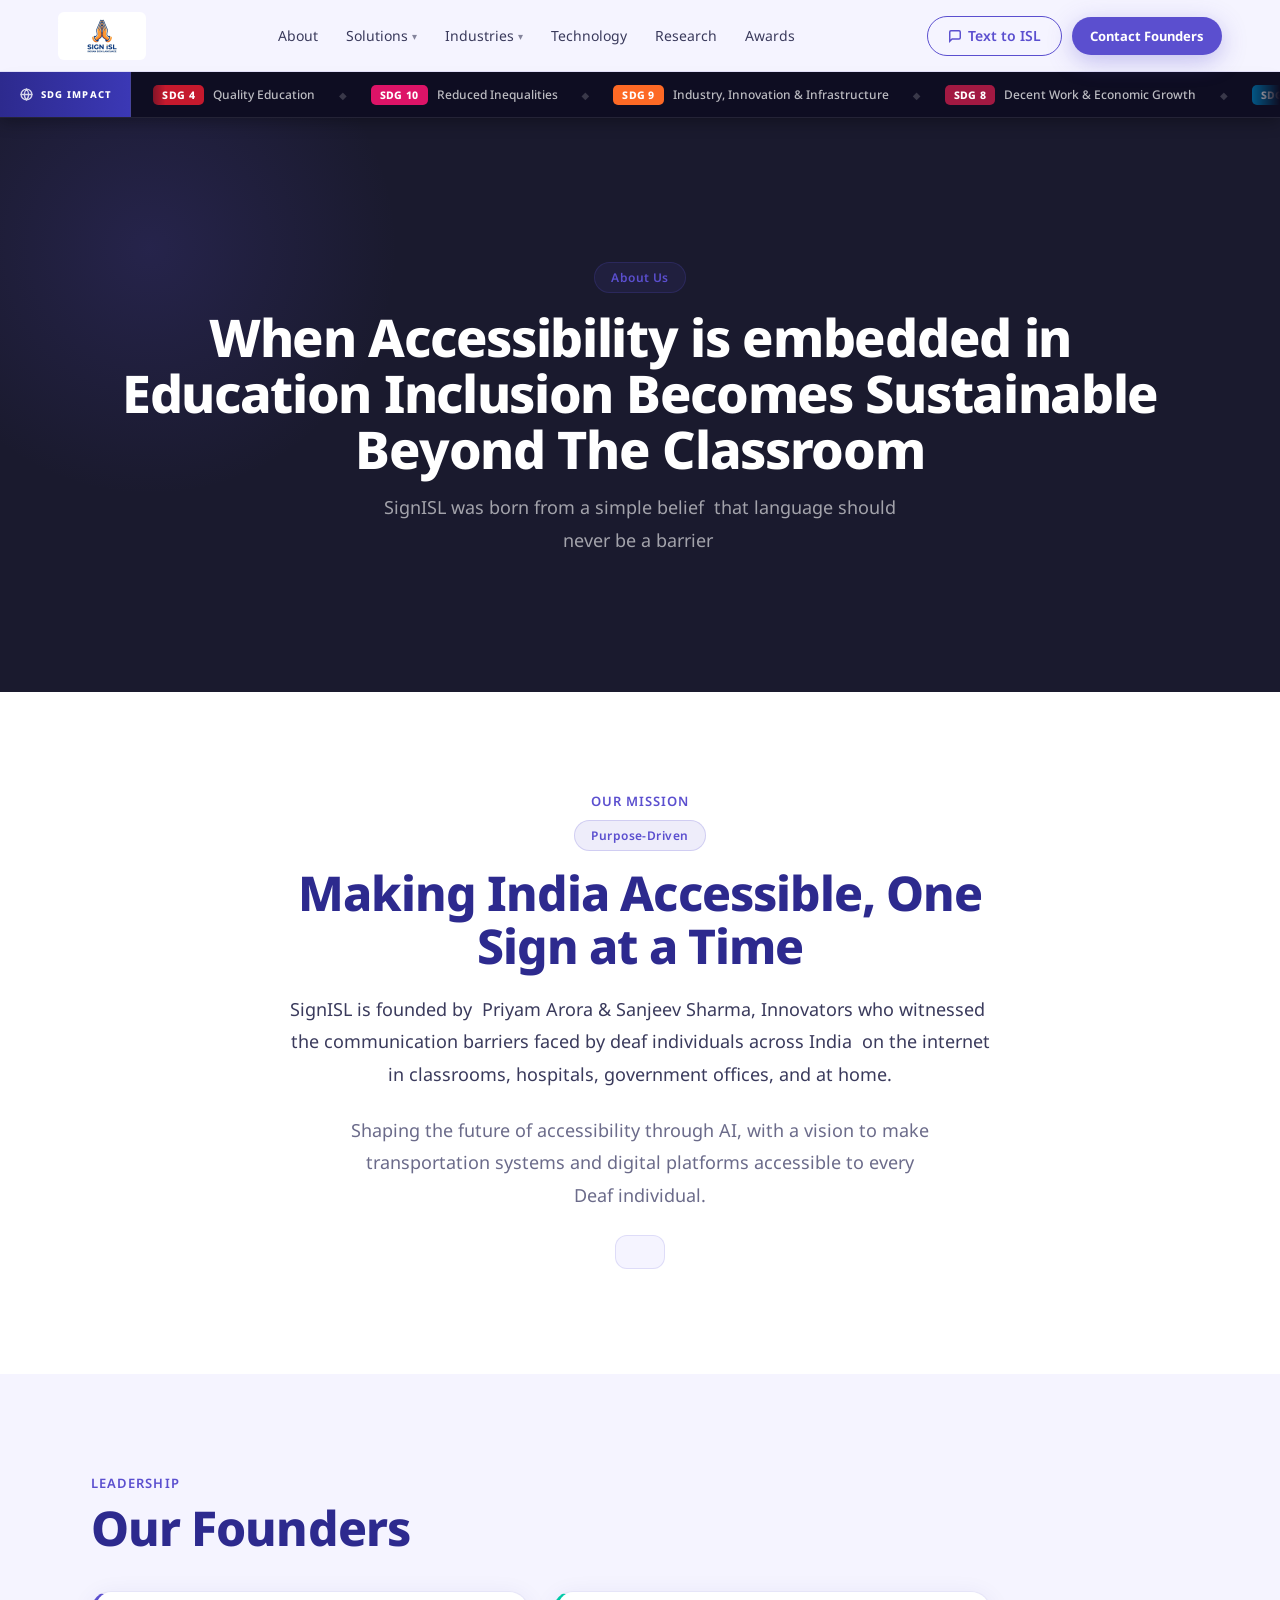
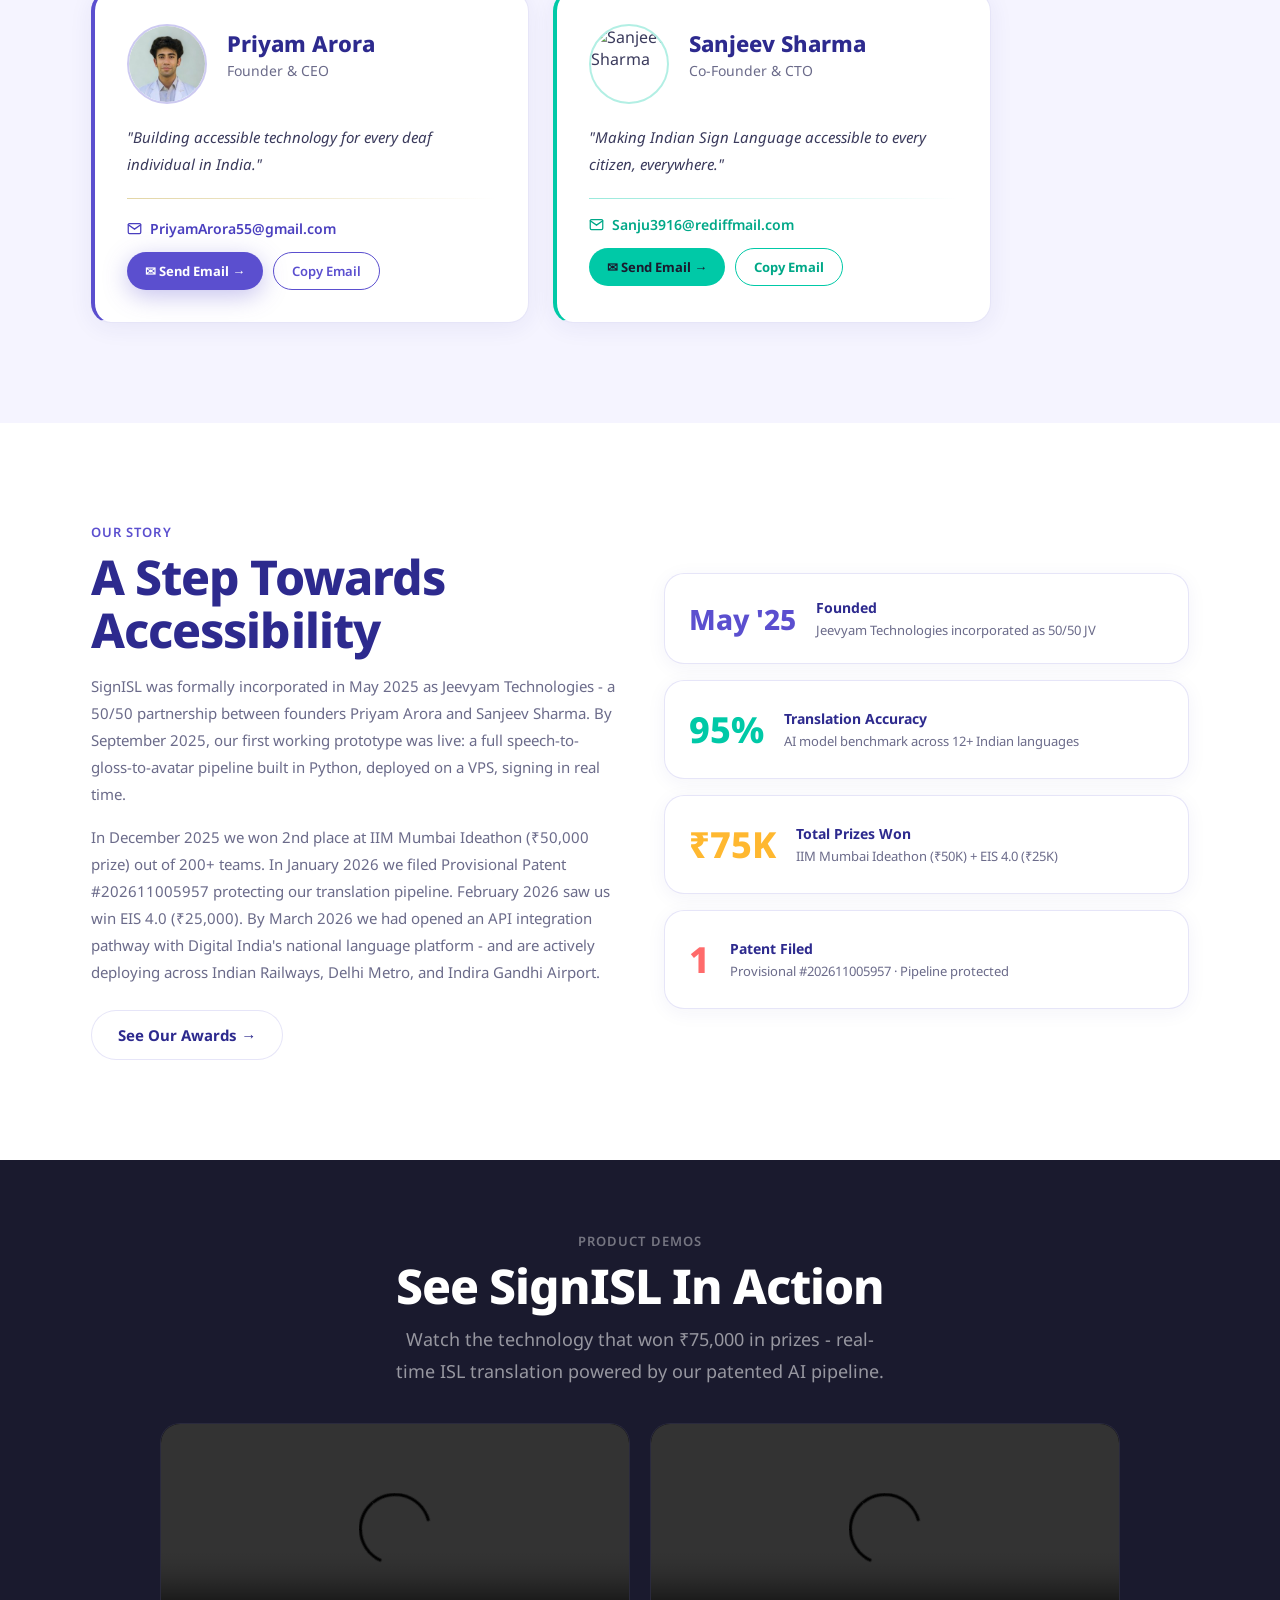
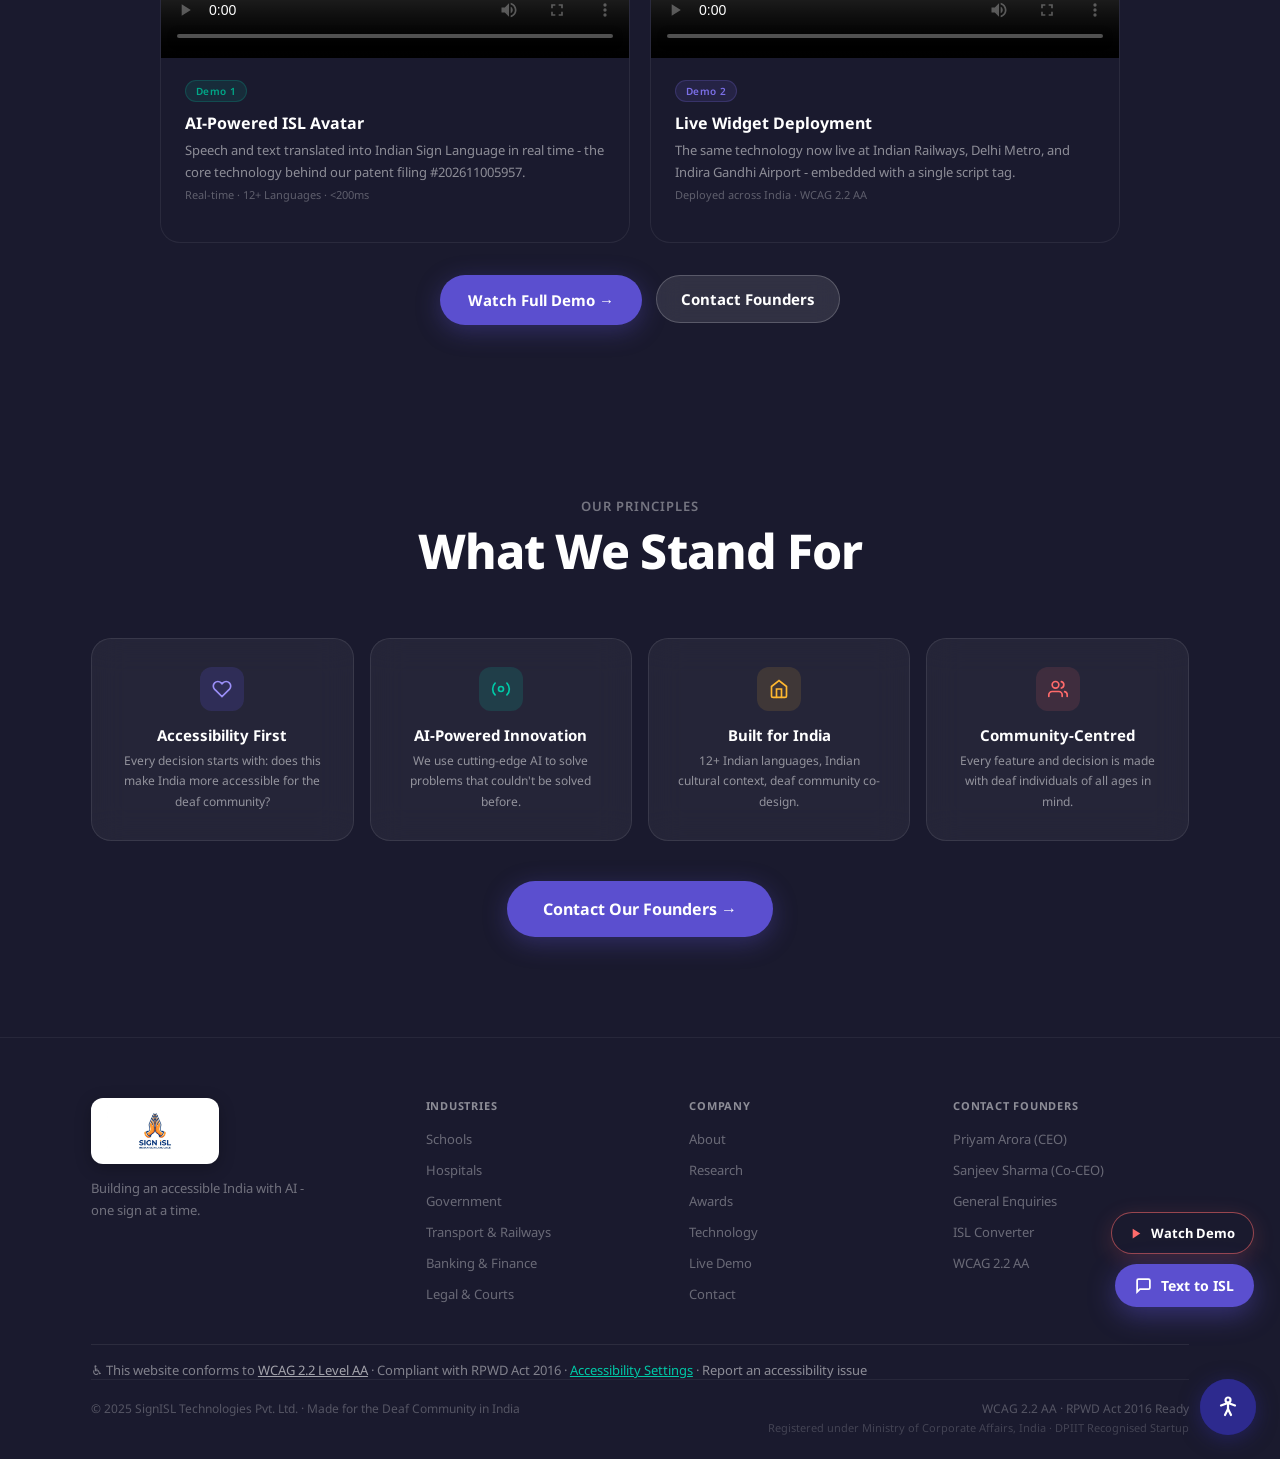
==== commit 0c7ca183: "Fix video loading performance - lazy load, preload=none, cache headers" ====
--- a/about-standalone-prep.html
+++ b/about-standalone-prep.html
@@ -157,7 +157,7 @@
 
       <div class="video-card" style="flex:1;min-width:min(100%,380px);">
         <div style="background:#000;">
-        <video controls playsinline preload="auto" style="width:100%;display:block;"><source src="video-demo-1.mp4" type="video/mp4"></video>
+        <video controls playsinline preload="none" style="width:100%;display:block;"><source src="video-demo-1.mp4" type="video/mp4"></video>
         </div>
         <div class="video-body">
           <div style="display:flex;align-items:center;gap:8px;margin-bottom:10px;">
@@ -171,7 +171,7 @@
 
       <div class="video-card" style="flex:1;min-width:min(100%,380px);">
         <div style="background:#000;">
-        <video controls playsinline preload="auto" style="width:100%;display:block;"><source src="video-demo-2.mp4" type="video/mp4"></video>
+        <video controls playsinline preload="none" style="width:100%;display:block;"><source src="video-demo-2.mp4" type="video/mp4"></video>
         </div>
         <div class="video-body">
           <div style="display:flex;align-items:center;gap:8px;margin-bottom:10px;">
